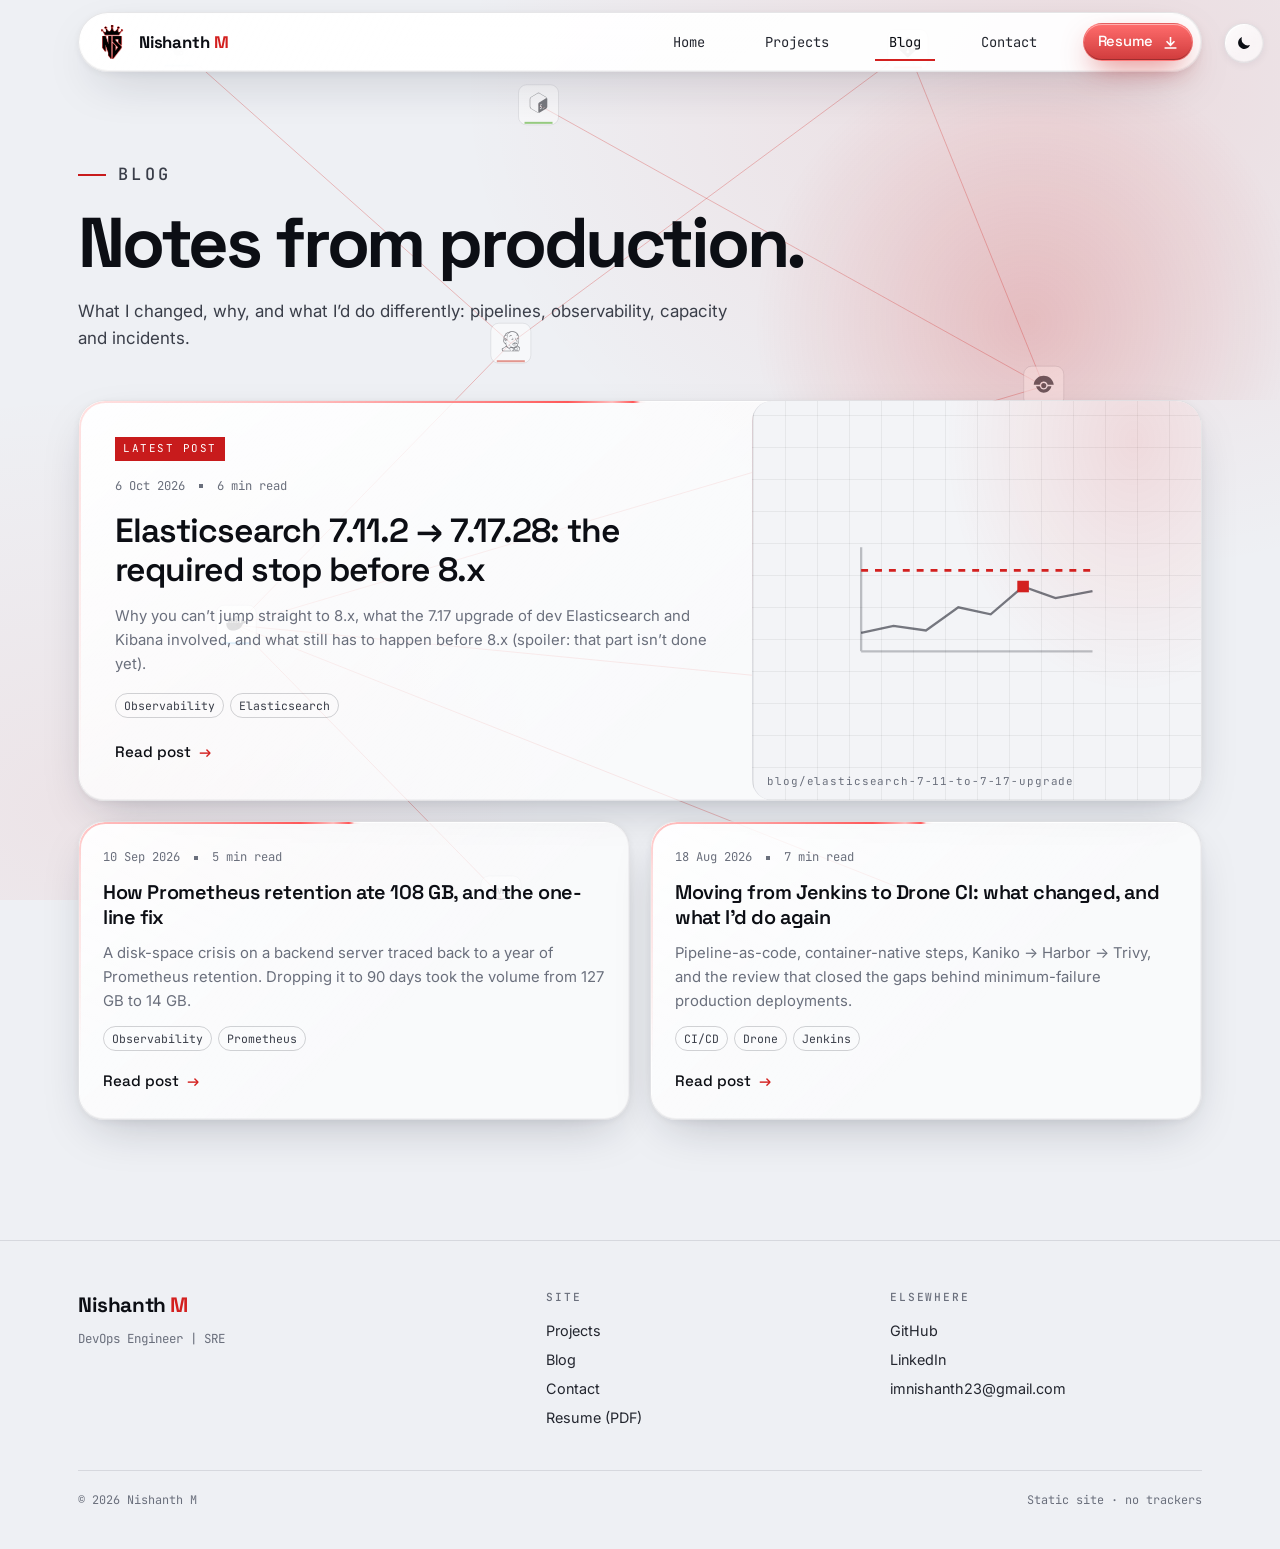
==== blog/index.html @ 1b17f1ce "Add blog (3 posts) with site styling; light-theme fixes for demo panels" ====
<!DOCTYPE html>
<html lang="en">
<head>
<meta charset="UTF-8">
<meta name="viewport" content="width=device-width, initial-scale=1.0, viewport-fit=cover">
<title>Blog — Nishanth M</title>
<meta name="description" content="Write-ups from production: CI/CD, observability, capacity and the lessons behind them, by Nishanth M.">
<meta name="author" content="Nishanth M">
<meta name="theme-color" content="#000000">
<meta name="color-scheme" content="dark">
<!-- Open Graph (absolute URLs: update SITE if you deploy elsewhere — see README) -->
<meta property="og:type" content="website">
<meta property="og:site_name" content="Nishanth M — DevOps / SRE">
<meta property="og:title" content="Blog — Nishanth M">
<meta property="og:description" content="Write-ups from production: CI/CD, observability, capacity and the lessons behind them, by Nishanth M.">
<meta property="og:url" content="https://mnishanth23.github.io/blog/">
<meta property="og:image" content="https://mnishanth23.github.io/logo.png">
<meta name="twitter:card" content="summary">
<link rel="icon" type="image/png" href="../favicon.png">
<link rel="apple-touch-icon" href="../logo.png">
<!-- Fonts: Space Grotesk (headings), Inter (body), JetBrains Mono (labels/code) -->
<link rel="preconnect" href="https://fonts.googleapis.com">
<link rel="preconnect" href="https://fonts.gstatic.com" crossorigin>
<link href="https://fonts.googleapis.com/css2?family=Space+Grotesk:wght@500;600;700&amp;family=Inter:wght@400;500;600&amp;family=JetBrains+Mono:wght@400;500&amp;display=swap" rel="stylesheet">
<link rel="stylesheet" href="assets/style.css">
<link rel="stylesheet" href="assets/site.css">
<!-- html.js gates the hidden state of scroll-reveal elements (no-JS shows everything).
     html.vt-nav = this page was entered via a view transition, so skip the fallback fade. -->
<script>try{var t=localStorage.getItem('theme');document.documentElement.setAttribute('data-theme',t?t:(matchMedia('(prefers-color-scheme: light)').matches?'light':'dark'))}catch(e){document.documentElement.setAttribute('data-theme','dark')}</script>
<script>document.documentElement.classList.add('js');addEventListener('pagereveal',function(e){if(e.viewTransition)document.documentElement.classList.add('vt-nav')});</script>
</head>
<body>
<a class="skip-link" href="#main">Skip to content</a>

<!-- ============ SITE HEADER (identical on every page; set aria-current on the active link) ============ -->
<header class="site-header">
  <nav class="wrap" aria-label="Primary">
    <a class="logo" href="../index.html" aria-label="Nishanth M — home">
      <img src="../logo.png" alt="" width="32" height="32">
      <span class="logo-text">Nishanth <span>M</span></span>
    </a>
    <ul class="nav-links" role="list">
        <li><a href="../index.html">Home</a></li>
        <li><a href="../index.html#projects">Projects</a></li>
        <li><a href="index.html" aria-current="page">Blog</a></li>
        <li><a href="../index.html#contact">Contact</a></li>
        <li><a class="btn btn-red btn-sm" href="../resume.pdf" download>Resume <svg viewBox="0 0 19 16" fill="none" aria-hidden="true"><path d="M9.5 1v10M4.5 6.5l5 5 5-5M2 15h15" stroke="currentColor" stroke-width="2"/></svg></a></li>
    </ul>
    <button class="nav-toggle" type="button" aria-expanded="false" aria-controls="menu" aria-label="Open menu">
      <span></span><span></span><span></span>
    </button>
  </nav>
</header>
<!-- Mobile menu overlay (outside the header on purpose — see css section 04) -->
<div class="menu" id="menu" aria-hidden="true">
  <ul role="list">
    <li style="--i:0"><a href="../index.html"><small>01</small>Home</a></li>
    <li style="--i:1"><a href="../index.html#projects"><small>02</small>Projects</a></li>
    <li style="--i:2"><a href="index.html" aria-current="page"><small>03</small>Blog</a></li>
    <li style="--i:3"><a href="../index.html#contact"><small>04</small>Contact</a></li>
  </ul>
  <div class="menu-foot">
    <a class="btn btn-red" href="../resume.pdf" download>Download resume <svg viewBox="0 0 19 16" fill="none" aria-hidden="true"><path d="M9.5 1v10M4.5 6.5l5 5 5-5M2 15h15" stroke="currentColor" stroke-width="2"/></svg></a>
    <span>imnishanth23@gmail.com</span>
  </div>
</div>

<main id="main">
  <section class="page-head">
    <div class="wrap">
      <p class="eyebrow">Blog</p>
      <h1>Notes from production.</h1>
      <p>What I changed, why, and what I&rsquo;d do differently: pipelines, observability, capacity and incidents.</p>
    </div>
  </section>

  <section class="wrap" aria-label="All posts">
    <!-- FEATURED (newest) post: move the newest post here when publishing -->
<!-- POST CARD: elasticsearch-7-11-to-7-17-upgrade  (title view-transition-name must match the post <h1>) -->
<article class="card post-card feature reveal" style="--d:0">
  <a class="card-link" href="../blog/elasticsearch-7-11-to-7-17-upgrade.html">
    <div class="card-body">
      <span class="feature-badge">Latest post</span>
      <p class="post-meta"><time datetime="2026-10-06">6 Oct 2026</time><span class="sep" aria-hidden="true"></span><span>6 min read</span></p>
      <h2 class="card-title" style="view-transition-name: post-elasticsearch-7-11-to-7-17-upgrade">Elasticsearch 7.11.2 → 7.17.28: the required stop before 8.x</h2>
      <p class="card-text">Why you can’t jump straight to 8.x, what the 7.17 upgrade of dev Elasticsearch and Kibana involved, and what still has to happen before 8.x (spoiler: that part isn’t done yet).</p>
      <ul class="tags" role="list"><li>Observability</li><li>Elasticsearch</li></ul>
      <span class="card-cta">Read post <span class="arr" aria-hidden="true">→</span></span>
    </div>
    <div class="card-media" aria-hidden="true">
      <svg viewBox="0 0 240 120" aria-hidden="true" focusable="false">
        <path class="g-line" opacity=".45" d="M20 104H220M20 104V14"/>
        <path class="g-hot" stroke-dasharray="6 6" d="M20 34H220"/>
        <polyline class="g-line" points="20,88 48,82 76,86 104,66 132,72 160,48 188,58 220,52"/>
        <rect class="g-fill" x="155" y="43" width="10" height="10"/>
      </svg>
      <span class="media-label">blog/elasticsearch-7-11-to-7-17-upgrade</span>
    </div>
  </a>
</article>

    <!-- REMAINING POSTS, newest first -->
    <div class="grid grid-2">
<!-- POST CARD: prometheus-retention-108gb  (title view-transition-name must match the post <h1>) -->
<article class="card post-card reveal" style="--d:0">
  <a class="card-link" href="../blog/prometheus-retention-108gb.html">
    <div class="card-body">
      <p class="post-meta"><time datetime="2026-09-10">10 Sep 2026</time><span class="sep" aria-hidden="true"></span><span>5 min read</span></p>
      <h2 class="card-title" style="view-transition-name: post-prometheus-retention-108gb">How Prometheus retention ate 108 GB, and the one-line fix</h2>
      <p class="card-text">A disk-space crisis on a backend server traced back to a year of Prometheus retention. Dropping it to 90 days took the volume from 127 GB to 14 GB.</p>
      <ul class="tags" role="list"><li>Observability</li><li>Prometheus</li></ul>
      <span class="card-cta">Read post <span class="arr" aria-hidden="true">→</span></span>
    </div>
  </a>
</article>
<!-- POST CARD: jenkins-to-drone-migration  (title view-transition-name must match the post <h1>) -->
<article class="card post-card reveal" style="--d:1">
  <a class="card-link" href="../blog/jenkins-to-drone-migration.html">
    <div class="card-body">
      <p class="post-meta"><time datetime="2026-08-18">18 Aug 2026</time><span class="sep" aria-hidden="true"></span><span>7 min read</span></p>
      <h2 class="card-title" style="view-transition-name: post-jenkins-to-drone-migration">Moving from Jenkins to Drone CI: what changed, and what I’d do again</h2>
      <p class="card-text">Pipeline-as-code, container-native steps, Kaniko → Harbor → Trivy, and the review that closed the gaps behind minimum-failure production deployments.</p>
      <ul class="tags" role="list"><li>CI/CD</li><li>Drone</li><li>Jenkins</li></ul>
      <span class="card-cta">Read post <span class="arr" aria-hidden="true">→</span></span>
    </div>
  </a>
</article>
    </div>
  </section>
</main>

<!-- ============ SITE FOOTER (identical on every page) ============ -->
<footer class="site-footer">
  <div class="wrap">
    <div class="foot-grid">
      <div>
        <p class="foot-name">Nishanth <span>M</span></p>
        <p class="foot-role">DevOps Engineer | SRE</p>
      </div>
      <div class="foot-col">
        <h2>Site</h2>
        <ul>
          <li><a href="../index.html#projects">Projects</a></li>
          <li><a href="index.html">Blog</a></li>
          <li><a href="../index.html#contact">Contact</a></li>
          <li><a href="../resume.pdf" download>Resume (PDF)</a></li>
        </ul>
      </div>
      <div class="foot-col">
        <h2>Elsewhere</h2>
        <ul>
          <li><a href="https://github.com/mnishanth23" rel="noopener">GitHub</a></li>
          <!-- REVIEW: LinkedIn URL not confirmed in latest resume -->
          <li><a href="https://linkedin.com/in/mnishanth23" rel="noopener">LinkedIn</a></li>
          <li><a href="mailto:imnishanth23@gmail.com">imnishanth23@gmail.com</a></li>
        </ul>
      </div>
    </div>
    <div class="foot-base">
      <span>&copy; 2026 Nishanth M</span>
      <span>Static site · no trackers</span>
    </div>
  </div>
</footer>
<script src="assets/main.js" defer></script>
<script src="assets/site.js"></script>
</body>
</html>
---- blog/assets/style.css ----
/* ==========================================================================
   Nishanth M — DevOps / SRE portfolio
   css/style.css  ·  single stylesheet for every page (no build step)

   CONTENTS
   00. Design tokens
   01. Reset & base
   02. Layout helpers (wrap, eyebrow, section heads, skip link, sr-only)
   03. Buttons & text links
   04. Site header, desktop nav, mobile menu overlay
   05. Home hero (masked headline, terminal line, canvas background)
   06. Stats strip
   07. Capability tiles
   08. Cards (project + post) and card media thumbnails
   09. Listing pages (page head, filter chips, featured post)
   10. Project detail (breadcrumb, hero, meta, tags, diagram figure, pager)
   11. Long-form prose (shared by project detail + blog posts)
   12. Blog post (progress bar, TOC layout, code blocks, callouts, refs, author)
   13. Contact section & form
   14. Footer
   15. 404
   16. Animations: view transitions, page fade, scroll reveal, hovers
   17. Reduced motion (turns every animation above off)
   18. Responsive breakpoints
   ========================================================================== */

/* 00. Design tokens ------------------------------------------------------ */
:root {
  --bg: #000;
  --panel: #0B0B0C;
  --panel-hi: #121214;
  --line: rgba(255, 255, 255, .09);
  --line-strong: rgba(255, 255, 255, .18);
  --text: #FFFFFF;
  --sub: #E6E6E6;
  --body: #BDBDC2;
  --muted: #8E8E94;
  --red: #C81B1C;          /* buttons, rules */
  --red-hover: #B01617;
  --red-hi: #FF3B3C;       /* accents, eyebrows */
  --ok: #2ED573;           /* "ok" / live states */
  --err: #FF6B6B;          /* form errors (AA on black) */
  --heading: 'Space Grotesk', 'Inter', system-ui, sans-serif;
  --sans: 'Inter', system-ui, -apple-system, 'Segoe UI', sans-serif;
  --mono: 'JetBrains Mono', ui-monospace, SFMono-Regular, Menlo, monospace;
  --expo: cubic-bezier(.16, 1, .3, 1);
  --header-h: 72px;
  --wrap: 1180px;
  --gutter: 28px;
}

/* 01. Reset & base ------------------------------------------------------- */
*, *::before, *::after { box-sizing: border-box; margin: 0; padding: 0; }
html { scroll-behavior: smooth; scroll-padding-top: calc(var(--header-h) + 24px); -webkit-text-size-adjust: 100%; background: var(--bg); }
body { background: var(--bg); color: var(--text); font-family: var(--sans); font-size: 1rem; line-height: 1.6; -webkit-font-smoothing: antialiased; text-rendering: optimizeLegibility; overflow-x: clip; min-height: 100vh; display: flex; flex-direction: column; }
main { flex: 1; display: block; }
img, svg, video { max-width: 100%; display: block; }
a { color: inherit; }
button, input, select, textarea { font: inherit; color: inherit; }
ul[role="list"], ol[role="list"] { list-style: none; }
::selection { background: var(--red); color: #fff; }

/* Visible keyboard focus everywhere: 2px white outline, sharp corners */
:focus-visible { outline: 2px solid #fff; outline-offset: 3px; }
:focus:not(:focus-visible) { outline: none; }

/* 02. Layout helpers ----------------------------------------------------- */
.wrap { max-width: var(--wrap); margin: 0 auto; padding: 0 var(--gutter); }
.red { color: var(--red-hi); }

.sr-only { position: absolute; width: 1px; height: 1px; padding: 0; margin: -1px; overflow: hidden; clip: rect(0, 0, 0, 0); white-space: nowrap; border: 0; }

/* Skip link: off-screen until focused */
.skip-link { position: fixed; left: 16px; top: -60px; z-index: 100; background: var(--red); color: #fff; padding: 10px 16px; font-family: var(--mono); font-size: .85rem; text-decoration: none; transition: top .2s ease; }
.skip-link:focus { top: 12px; }

/* Mono uppercase label with a short red rule before it */
.eyebrow { font-family: var(--mono); font-size: .76rem; font-weight: 500; color: var(--red-hi); letter-spacing: .2em; text-transform: uppercase; display: flex; align-items: center; gap: 12px; flex-wrap: wrap; }
.eyebrow::before { content: ''; width: 28px; height: 2px; background: var(--red); flex: none; }

section.block { padding-top: 110px; }
.section-head { display: flex; justify-content: space-between; align-items: flex-end; gap: 24px; flex-wrap: wrap; margin-bottom: 40px; }
.section-head > div { display: flex; flex-direction: column; gap: 14px; }
.section-head h2, .h2 { font-family: var(--heading); font-weight: 700; font-size: clamp(2rem, 4.4vw, 3rem); letter-spacing: -.035em; line-height: 1.05; }
.section-head p { color: var(--muted); max-width: 52ch; }

/* Generic tag list (tech, categories) */
.tags { display: flex; flex-wrap: wrap; gap: 6px; list-style: none; }
.tags li, .tag { font-family: var(--mono); font-size: .72rem; color: var(--body); border: 1px solid var(--line-strong); padding: 3px 8px; line-height: 1.5; }

/* 03. Buttons & links ---------------------------------------------------- */
.btn {
  display: inline-flex; align-items: center; justify-content: space-between;
  gap: 14px;
  padding: 15px 20px;
  min-width: 196px;
  font-family: var(--heading);
  font-weight: 500;
  font-size: 1.05rem;
  letter-spacing: -.02em;
  line-height: 1.2;
  text-decoration: none;
  border: 1px solid transparent;
  border-radius: 0;
  cursor: pointer;
  background: none;
  transition: background .2s ease, border-color .2s ease, color .2s ease;
}
.btn svg { width: 19px; height: 16px; flex: none; transition: transform .25s var(--expo); }
.btn-red { background: var(--red); color: #fff; }
.btn-line { color: var(--text); border-color: var(--line-strong); }
.btn-sm { min-width: 0; padding: 9px 14px; font-size: .92rem; gap: 10px; }
.btn-sm svg { width: 15px; height: 13px; }

/* Inline "text + red arrow" link */
.link-arrow { font-family: var(--heading); font-weight: 500; font-size: .98rem; color: var(--text); text-decoration: none; display: inline-flex; align-items: center; gap: 8px; }
.link-arrow .arr, .card-cta .arr { color: var(--red-hi); display: inline-block; transition: transform .25s var(--expo); }

/* 04. Header & navigation ------------------------------------------------ */
.site-header {
  position: sticky; top: 0; z-index: 40;
  background: rgba(0, 0, 0, .78);
  -webkit-backdrop-filter: blur(14px);
  backdrop-filter: blur(14px);
  border-bottom: 1px solid var(--line);
  view-transition-name: site-header; /* stays put during page transitions */
}
.site-header nav { display: flex; justify-content: space-between; align-items: center; height: var(--header-h); gap: 20px; }
.logo { display: flex; align-items: center; gap: 10px; font-family: var(--heading); font-weight: 700; font-size: 1.05rem; letter-spacing: -.01em; color: var(--text); text-decoration: none; white-space: nowrap; }
.logo img { width: 32px; height: 32px; object-fit: contain; }
.logo-text span { color: var(--red-hi); }

.nav-links { display: flex; align-items: center; gap: 32px; list-style: none; }
.nav-links a:not(.btn) { position: relative; font-family: var(--mono); font-size: .86rem; color: var(--sub); text-decoration: none; padding: 6px 0; transition: color .2s ease; }
/* Current page: red underline (also used for hover) */
.nav-links a:not(.btn)::after { content: ''; position: absolute; left: 0; right: 0; bottom: -2px; height: 2px; background: var(--red-hi); transform: scaleX(0); transform-origin: left; transition: transform .35s var(--expo); }
.nav-links a[aria-current="page"] { color: var(--text); }
.nav-links a[aria-current="page"]::after { transform: scaleX(1); }

.nav-toggle { display: none; position: relative; z-index: 60; flex-direction: column; justify-content: center; align-items: flex-start; gap: 6px; width: 44px; height: 44px; padding: 0 8px; background: none; border: 0; cursor: pointer; }
.nav-toggle span { display: block; width: 26px; height: 2px; background: var(--text); transition: transform .25s ease, opacity .2s ease, width .25s ease; }
.nav-toggle span:nth-child(3) { width: 14px; }
.nav-toggle[aria-expanded="true"] span:nth-child(1) { transform: translateY(8px) rotate(45deg); }
.nav-toggle[aria-expanded="true"] span:nth-child(2) { opacity: 0; }
.nav-toggle[aria-expanded="true"] span:nth-child(3) { width: 26px; transform: translateY(-8px) rotate(-45deg); }

/* Mobile full-screen menu. Lives OUTSIDE the header (the header's
   backdrop-filter would otherwise become the containing block). */
.menu { position: fixed; inset: 0; z-index: 50; background: #000; padding: calc(var(--header-h) + 32px) var(--gutter) 40px; display: flex; flex-direction: column; justify-content: space-between; opacity: 0; visibility: hidden; transition: opacity .3s ease, visibility 0s linear .3s; }
.menu::before { /* subtle red glow */
  content: ''; position: absolute; right: -30%; bottom: -10%; width: 90vw; height: 90vw;
  background: radial-gradient(closest-side, rgba(200, 27, 28, .22), transparent 75%);
  pointer-events: none;
}
.menu.open { opacity: 1; visibility: visible; transition: opacity .3s ease; }
.menu ul { list-style: none; display: flex; flex-direction: column; gap: 4px; position: relative; }
.menu a:not(.btn) { display: flex; align-items: baseline; gap: 16px; font-family: var(--heading); font-weight: 700; font-size: clamp(2.2rem, 10vw, 3.4rem); letter-spacing: -.04em; line-height: 1.15; color: var(--text); text-decoration: none; padding: 6px 0; }
.menu a:not(.btn) small { font-family: var(--mono); font-size: .8rem; font-weight: 400; color: var(--muted); letter-spacing: .1em; }
.menu a[aria-current="page"] { color: var(--red-hi); }
/* Menu links slide up one after another when the menu opens (animation 4b) */
.menu li { transform: translateY(18px); opacity: 0; transition: transform .5s var(--expo), opacity .4s ease; transition-delay: calc(var(--i, 0) * 50ms); }
.menu.open li { transform: none; opacity: 1; }
.menu-foot { position: relative; display: flex; flex-direction: column; gap: 18px; font-family: var(--mono); font-size: .8rem; color: var(--muted); }
html.menu-open { overflow: hidden; }
html.menu-open .site-header { z-index: 60; background: #000; border-bottom-color: transparent; } /* keep logo + close button above the overlay */

/* 05. Home hero ---------------------------------------------------------- */
.hero { position: relative; isolation: isolate; overflow: hidden; min-height: calc(100svh - var(--header-h)); display: flex; flex-direction: column; justify-content: center; padding: 72px 0 56px; }
.hero::before { /* red radial glow */
  content: ''; position: absolute; z-index: -1; right: -12%; top: 4%;
  width: 70vw; height: 70vw; max-width: 900px; max-height: 900px;
  background: radial-gradient(closest-side, rgba(200, 27, 28, .26), rgba(200, 27, 28, .05) 55%, transparent 75%);
  pointer-events: none;
}
.hero > .wrap { width: 100%; }
.hero-net { /* canvas node network, drawn by js (section 5) */
  position: absolute; inset: 0; z-index: -2; width: 100%; height: 100%;
  -webkit-mask-image: linear-gradient(180deg, #000 50%, transparent 100%);
  mask-image: linear-gradient(180deg, #000 50%, transparent 100%);
  opacity: .9;
}
.hero .eyebrow { margin-bottom: 26px; }
.hero-title { font-family: var(--heading); font-weight: 700; font-size: clamp(2.6rem, 6.4vw, 5.4rem); line-height: 1.02; letter-spacing: -.045em; max-width: 15ch; margin-bottom: 26px; }
/* Masked lines: each .ln clips its inner span, which rises in (animation 3a) */
.hero-title .ln { display: block; overflow: hidden; padding-bottom: .06em; margin-bottom: -.06em; }
.hero-title .ln > span { display: inline-block; }

/* Terminal-style typing line (animation 3b; text typed by js) */
.term { font-family: var(--mono); font-size: .95rem; color: var(--muted); display: flex; align-items: center; gap: 10px; flex-wrap: wrap; margin-bottom: 22px; min-height: 1.6em; }
.term .ps { color: var(--red-hi); }
.term .typed { color: var(--text); }
.term .cursor { display: inline-block; width: .6em; height: 1.1em; background: var(--red-hi); vertical-align: -2px; animation: blink 1s step-start infinite; }
@keyframes blink { 50% { opacity: 0; } }

.hero-sub { font-size: 1.1rem; color: var(--body); max-width: 60ch; margin-bottom: 34px; line-height: 1.65; }
.hero-actions { display: flex; flex-wrap: wrap; gap: 12px; margin-bottom: 34px; }
.status { display: inline-flex; align-items: center; gap: 10px; font-family: var(--mono); font-size: .84rem; color: var(--sub); }
.dot { width: 8px; height: 8px; background: var(--ok); flex: none; animation: pulse 2s infinite; }
@keyframes pulse {
  0% { box-shadow: 0 0 0 0 rgba(46, 213, 115, .55); }
  70% { box-shadow: 0 0 0 8px rgba(46, 213, 115, 0); }
  100% { box-shadow: 0 0 0 0 rgba(46, 213, 115, 0); }
}

/* 06. Stats strip -------------------------------------------------------- */
.stats { display: grid; grid-template-columns: repeat(4, 1fr); border: 1px solid var(--line); background: var(--panel); }
.stat { padding: 26px 26px 24px; position: relative; }
.stat + .stat { border-left: 1px solid var(--line); }
.stat .num { font-family: var(--mono); font-weight: 500; font-size: clamp(1.4rem, 2.4vw, 1.8rem); letter-spacing: -.03em; line-height: 1.2; white-space: nowrap; }
.stat .num .u { color: var(--red-hi); font-size: .62em; letter-spacing: -.01em; }
.stat .label { font-family: var(--heading); font-size: .98rem; letter-spacing: -.015em; color: var(--muted); margin-top: 8px; line-height: 1.35; max-width: 24ch; }

/* 07. Capability tiles --------------------------------------------------- */
.caps { display: grid; grid-template-columns: repeat(3, 1fr); gap: 1px; background: var(--line); border: 1px solid var(--line); list-style: none; }
.cap { background: var(--panel); padding: 28px 26px 26px; position: relative; display: flex; flex-direction: column; gap: 12px; }
.cap-head { display: flex; justify-content: space-between; align-items: center; gap: 12px; }
.cap-k { font-family: var(--mono); font-size: .72rem; color: var(--muted); letter-spacing: .14em; text-transform: uppercase; }
.cap h3 { font-family: var(--heading); font-weight: 600; font-size: 1.22rem; letter-spacing: -.02em; line-height: 1.25; }
.cap p { color: var(--muted); font-size: .93rem; }
.cap .tags { margin-top: auto; padding-top: 6px; }
.cap svg { width: 22px; height: 22px; color: var(--red-hi); }

/* 07b. Career path (home) — 4 steps on a hairline, no dates ------------- */
.path { list-style: none; display: grid; grid-template-columns: repeat(4, 1fr); border: 1px solid var(--line); background: var(--panel); }
.path li { position: relative; padding: 26px 24px; display: flex; flex-direction: column; gap: 10px; align-items: flex-start; }
.path li + li { border-left: 1px solid var(--line); }
.path li::after { content: ''; position: absolute; left: 24px; right: 24px; top: 0; height: 2px; background: var(--line-strong); }
.path li.now::after { background: var(--red-hi); }
.path-k { font-family: var(--mono); font-size: .72rem; color: var(--red-hi); letter-spacing: .14em; }
.path-t { font-family: var(--heading); font-weight: 600; font-size: 1.15rem; letter-spacing: -.02em; line-height: 1.25; }
.edu { margin-top: 18px; font-size: .92rem; color: var(--muted); }
.edu strong { color: var(--sub); font-weight: 600; }

/* 08. Cards -------------------------------------------------------------- */
.grid { display: grid; gap: 20px; grid-template-columns: repeat(3, 1fr); list-style: none; }
.grid-2 { grid-template-columns: repeat(2, 1fr); }

.card { position: relative; background: var(--panel); border: 1px solid var(--line); display: flex; flex-direction: column; transition: transform .35s var(--expo), border-color .25s ease, background .25s ease; }
.card::before { /* red top rule, scales in on hover/focus (animation 5) */
  content: ''; position: absolute; z-index: 2; top: -1px; left: -1px; right: -1px; height: 2px;
  background: var(--red-hi); transform: scaleX(0); transform-origin: left;
  transition: transform .45s var(--expo);
}
.card-link { display: flex; flex-direction: column; flex: 1; color: inherit; text-decoration: none; }
.card-link:focus-visible { outline-offset: -2px; }
.card-body { display: flex; flex-direction: column; gap: 12px; padding: 24px 24px 26px; flex: 1; }
.card-kicker { font-family: var(--mono); font-size: .72rem; color: var(--red-hi); letter-spacing: .16em; text-transform: uppercase; display: flex; gap: 10px; flex-wrap: wrap; }
.card-kicker .m { color: var(--muted); letter-spacing: .06em; }
.card-title { font-family: var(--heading); font-weight: 600; font-size: 1.24rem; letter-spacing: -.02em; line-height: 1.28; color: var(--text); }
.card-text { color: var(--muted); font-size: .93rem; flex: 1; }
.card-cta { font-family: var(--heading); font-weight: 500; font-size: .95rem; display: inline-flex; align-items: center; gap: 8px; margin-top: 6px; }

/* Card media thumbnail: framed SVG glyph on a hairline grid.
   The SAME markup is used (larger) as the hero banner on detail pages so
   view transitions can morph one into the other. */
.card-media {
  position: relative; overflow: hidden;
  aspect-ratio: 16 / 8;
  border-bottom: 1px solid var(--line);
  background:
    radial-gradient(60% 90% at 85% 10%, rgba(200, 27, 28, .20), transparent 70%),
    repeating-linear-gradient(90deg, rgba(255, 255, 255, .045) 0 1px, transparent 1px 32px),
    repeating-linear-gradient(0deg, rgba(255, 255, 255, .045) 0 1px, transparent 1px 32px),
    #070708;
  display: grid; place-items: center;
}
.card-media svg { width: 62%; height: auto; max-height: 76%; overflow: visible; }
.card-media .media-label { position: absolute; left: 14px; bottom: 10px; font-family: var(--mono); font-size: .68rem; color: var(--muted); letter-spacing: .08em; }
.card-media .media-tag { position: absolute; right: 14px; top: 10px; font-family: var(--mono); font-size: .66rem; color: var(--red-hi); letter-spacing: .14em; text-transform: uppercase; }
/* Glyph drawing primitives (shared by all thumbnails) */
.g-line { fill: none; stroke: rgba(255, 255, 255, .55); stroke-width: 2; }
.g-box { fill: #0B0B0C; stroke: rgba(255, 255, 255, .6); stroke-width: 2; }
.g-hot { fill: none; stroke: var(--red-hi); stroke-width: 2.5; }
.g-fill { fill: var(--red-hi); }
.g-txt { font-family: var(--mono); font-size: 13px; fill: var(--body); }

/* Status badges on cards / heroes: <span class="badge badge--progress">Learning project · in progress</span>
   Variants: --progress (pulsing red), --private (muted), --academic, --public (green) */
.badge { display: inline-flex; align-items: center; gap: 7px; font-family: var(--mono); font-size: .66rem; letter-spacing: .12em; text-transform: uppercase; padding: 3px 8px; border: 1px solid var(--line-strong); color: var(--body); line-height: 1.5; white-space: nowrap; }
.badge::before { content: ''; width: 6px; height: 6px; background: var(--muted); flex: none; }
.badge--progress { border-color: rgba(255, 59, 60, .55); color: #fff; }
.badge--progress::before { background: var(--red-hi); animation: pulse-red 1.8s infinite; }
.badge--public::before { background: var(--ok); }
.badge--academic::before { background: #fff; }
.card-media .badge { position: absolute; left: 14px; top: 10px; background: rgba(0, 0, 0, .7); }
@keyframes pulse-red { 50% { opacity: .25; } }

/* Post cards have no media; a mono meta line instead */
.post-card .card-body { padding-top: 26px; }
.post-meta { font-family: var(--mono); font-size: .76rem; color: var(--muted); display: flex; gap: 8px 14px; flex-wrap: wrap; align-items: center; }
.post-meta .sep { width: 4px; height: 4px; background: var(--muted); }

/* 09. Listing pages ------------------------------------------------------ */
.page-head { position: relative; isolation: isolate; padding: 88px 0 48px; overflow: hidden; }
.page-head::before { content: ''; position: absolute; z-index: -1; right: -10%; top: -40%; width: 60vw; height: 60vw; max-width: 760px; max-height: 760px; background: radial-gradient(closest-side, rgba(200, 27, 28, .2), transparent 72%); pointer-events: none; }
.page-head h1 { font-family: var(--heading); font-weight: 700; font-size: clamp(2.5rem, 6vw, 4.4rem); letter-spacing: -.045em; line-height: 1.02; margin: 20px 0 18px; }
.page-head p { color: var(--body); max-width: 62ch; font-size: 1.06rem; }

/* Filter chips (rectangles, not pills) */
.filters { display: flex; flex-wrap: wrap; gap: 8px; align-items: center; margin-bottom: 14px; }
.chip { font-family: var(--mono); font-size: .8rem; letter-spacing: .04em; padding: 9px 14px; background: transparent; color: var(--sub); border: 1px solid var(--line-strong); border-radius: 0; cursor: pointer; display: inline-flex; gap: 8px; align-items: center; transition: background .2s ease, border-color .2s ease, color .2s ease; }
.chip .n { color: var(--muted); font-size: .72rem; }
.chip[aria-pressed="true"] { background: var(--red); border-color: var(--red); color: #fff; }
.chip[aria-pressed="true"] .n { color: rgba(255, 255, 255, .75); }
.result-count { font-family: var(--mono); font-size: .78rem; color: var(--muted); margin-bottom: 26px; min-height: 1.4em; }
.proj-grid .card[hidden] { display: none; }

/* Featured (top) post on the blog index */
.feature { display: grid; grid-template-columns: 1.2fr .8fr; margin-bottom: 20px; }
.feature .card-link { display: grid; grid-template-columns: inherit; grid-column: 1 / -1; }
.feature .card-body { padding: 36px; gap: 16px; }
.feature .card-title { font-size: clamp(1.5rem, 2.8vw, 2.1rem); letter-spacing: -.03em; line-height: 1.15; }
.feature .card-media { aspect-ratio: auto; border-bottom: 0; border-left: 1px solid var(--line); min-height: 260px; }
.feature-badge { font-family: var(--mono); font-size: .68rem; letter-spacing: .14em; text-transform: uppercase; color: #fff; background: var(--red); padding: 3px 8px; align-self: flex-start; }

/* 10. Project detail ----------------------------------------------------- */
.crumbs { font-family: var(--mono); font-size: .78rem; color: var(--muted); padding-top: 32px; }
.crumbs ol { list-style: none; display: flex; flex-wrap: wrap; gap: 8px; align-items: center; }
.crumbs li + li::before { content: '/'; color: var(--line-strong); margin-right: 8px; }
.crumbs a { color: var(--body); text-decoration: none; }
.crumbs [aria-current] { color: var(--text); }

.proj-hero { padding: 40px 0 0; }
.proj-hero h1 { font-family: var(--heading); font-weight: 700; font-size: clamp(2.3rem, 5.4vw, 4rem); letter-spacing: -.045em; line-height: 1.04; margin: 18px 0 20px; max-width: 20ch; }
.proj-summary { font-size: 1.12rem; color: var(--body); max-width: 68ch; line-height: 1.65; }
.proj-banner { margin-top: 40px; border: 1px solid var(--line); }
.proj-banner.card-media { aspect-ratio: 16 / 5; border-bottom: 1px solid var(--line); }
.proj-banner.card-media svg { width: 44%; }

/* Meta row: Role / Company / Period / Status */
.meta-row { display: grid; grid-template-columns: repeat(4, 1fr); border: 1px solid var(--line); border-top: 0; margin: 0; }
.meta-row > div { padding: 18px 22px; }
.meta-row > div + div { border-left: 1px solid var(--line); }
.meta-row dt { font-family: var(--mono); font-size: .68rem; letter-spacing: .16em; text-transform: uppercase; color: var(--muted); margin-bottom: 6px; }
.meta-row dd { font-family: var(--heading); font-size: 1rem; letter-spacing: -.01em; color: var(--sub); }
.meta-row a { color: var(--text); text-decoration-color: var(--red-hi); text-underline-offset: 3px; }
.status-chip { display: inline-flex; align-items: center; gap: 8px; }
.status-chip::before { content: ''; width: 7px; height: 7px; background: var(--muted); }
.status-chip.public::before { background: var(--ok); }

.detail-section { padding-top: 72px; }
.detail-section > .eyebrow { margin-bottom: 18px; }
.tech-list .tags li { font-size: .8rem; padding: 6px 12px; }

/* Diagram figure. Swap the inline <svg> for <img>/<video> when real media
   exists (see assets/screens/README.md); the frame styles stay the same. */
.diagram { border: 1px solid var(--line); background: #050506; margin: 0; }
.diagram-frame { position: relative; padding: clamp(14px, 3vw, 36px); background:
  radial-gradient(50% 70% at 90% 0%, rgba(200, 27, 28, .14), transparent 70%),
  repeating-linear-gradient(90deg, rgba(255, 255, 255, .03) 0 1px, transparent 1px 40px),
  repeating-linear-gradient(0deg, rgba(255, 255, 255, .03) 0 1px, transparent 1px 40px); }
.diagram-frame img, .diagram-frame video { width: 100%; height: auto; border: 1px solid var(--line); }
.diagram figcaption { display: flex; justify-content: space-between; gap: 12px; flex-wrap: wrap; border-top: 1px solid var(--line); padding: 12px 18px; font-family: var(--mono); font-size: .74rem; color: var(--muted); letter-spacing: .04em; }
.diagram figcaption strong { color: var(--sub); font-weight: 500; }
.diagram-svg { width: 100%; height: auto; }
.diagram-svg--tall { display: none; max-width: 420px; margin: 0 auto; }
/* SVG diagram vocabulary — reuse these classes in every diagram */
.d-box { fill: #0B0B0C; stroke: rgba(255, 255, 255, .28); stroke-width: 1.5; }
.d-box--accent { stroke: var(--red-hi); stroke-width: 2; }
.d-box--ok { stroke: var(--ok); stroke-width: 2; }
.d-box--ghost { fill: none; stroke: rgba(255, 255, 255, .14); stroke-dasharray: 4 5; }
.d-label { font-family: var(--heading); font-size: 17px; font-weight: 600; fill: #fff; letter-spacing: -.01em; }
.d-sub { font-family: var(--mono); font-size: 11.5px; fill: var(--muted); letter-spacing: .02em; }
.d-tag { font-family: var(--mono); font-size: 10.5px; fill: var(--red-hi); letter-spacing: .16em; }
.d-num { font-family: var(--mono); font-size: 11px; fill: var(--red-hi); }
.d-arrow { fill: none; stroke: rgba(255, 255, 255, .45); stroke-width: 1.5; }
.d-arrow--accent { stroke: var(--red-hi); }
.d-dash { fill: none; stroke: rgba(255, 255, 255, .35); stroke-width: 1.5; stroke-dasharray: 5 6; }
.d-head { fill: rgba(255, 255, 255, .6); }
.d-head--accent { fill: var(--red-hi); }
.d-ok { fill: var(--ok); }
/* Animated "flow" along a connector: dashes travel left→right (animation 8) */
.d-flow { fill: none; stroke: var(--red-hi); stroke-width: 2; stroke-dasharray: 2 14; animation: flow 1.6s linear infinite; }
@keyframes flow { to { stroke-dashoffset: -32; } }

/* Links block + prev/next pager */
.link-block { list-style: none; border-top: 1px solid var(--line); }
.link-block li { display: flex; gap: 18px; align-items: baseline; flex-wrap: wrap; padding: 16px 0; border-bottom: 1px solid var(--line); }
.link-block .k { font-family: var(--mono); font-size: .7rem; letter-spacing: .14em; text-transform: uppercase; color: var(--muted); width: 120px; flex: none; }
.link-block a { color: var(--text); text-decoration-color: var(--red-hi); text-underline-offset: 4px; overflow-wrap: anywhere; }
.pager { display: grid; grid-template-columns: 1fr 1fr; gap: 20px; margin-top: 88px; }
.pager a { display: flex; flex-direction: column; gap: 8px; padding: 24px; border: 1px solid var(--line); background: var(--panel); text-decoration: none; position: relative; transition: border-color .25s ease, background .25s ease; }
.pager a.next { text-align: right; align-items: flex-end; }
.pager .k { font-family: var(--mono); font-size: .72rem; letter-spacing: .14em; text-transform: uppercase; color: var(--muted); }
.pager .t { font-family: var(--heading); font-weight: 600; font-size: 1.12rem; letter-spacing: -.02em; line-height: 1.3; }
.pager .arr { color: var(--red-hi); display: inline-block; transition: transform .25s var(--expo); }

/* 11. Long-form prose ---------------------------------------------------- */
.prose { max-width: 70ch; color: var(--body); font-size: 1.05rem; line-height: 1.75; }
.prose > * + * { margin-top: 1.1em; }
.prose h2 { font-family: var(--heading); font-weight: 700; color: var(--text); font-size: clamp(1.55rem, 3vw, 2rem); letter-spacing: -.03em; line-height: 1.15; margin-top: 2.2em; }
.prose h3 { font-family: var(--heading); font-weight: 600; color: var(--text); font-size: 1.25rem; letter-spacing: -.02em; line-height: 1.3; margin-top: 1.8em; }
.prose h2 + *, .prose h3 + * { margin-top: .7em; }
.prose strong { color: var(--sub); font-weight: 600; }
.prose a { color: var(--text); text-decoration: underline; text-decoration-color: var(--red-hi); text-decoration-thickness: 1px; text-underline-offset: 3px; }
.prose ul, .prose ol { padding-left: 0; list-style: none; display: flex; flex-direction: column; gap: .5em; }
.prose ul > li { position: relative; padding-left: 22px; }
.prose ul > li::before { content: ''; position: absolute; left: 2px; top: .78em; width: 9px; height: 2px; background: var(--red-hi); }
.prose ol { counter-reset: n; }
.prose ol > li { position: relative; padding-left: 36px; counter-increment: n; }
.prose ol > li::before { content: counter(n, decimal-leading-zero); position: absolute; left: 0; top: .2em; font-family: var(--mono); font-size: .8em; color: var(--red-hi); }
.prose blockquote { border-left: 2px solid var(--red); padding: 4px 0 4px 22px; font-family: var(--heading); font-size: 1.3rem; line-height: 1.45; letter-spacing: -.02em; color: var(--text); }
.prose hr { border: 0; height: 1px; background: var(--line); margin: 2.4em 0; }
.prose :not(pre) > code { font-family: var(--mono); font-size: .86em; color: var(--sub); background: #141416; border: 1px solid var(--line); padding: 1px 6px; }
.prose sup { line-height: 0; }
.prose sup a { text-decoration: none; font-family: var(--mono); font-size: .75em; color: var(--red-hi); padding: 0 1px; }
.prose .lead { font-size: 1.2rem; line-height: 1.6; color: var(--sub); }

/* Callout box: <aside class="callout"> (variants: .callout--ok, .callout--warn) */
.callout { border: 1px solid var(--line); border-left: 2px solid var(--red-hi); background: var(--panel); padding: 18px 22px; font-size: .98rem; }
.callout-k { display: block; font-family: var(--mono); font-size: .7rem; letter-spacing: .16em; text-transform: uppercase; color: var(--red-hi); margin-bottom: 6px; }
.callout--ok { border-left-color: var(--ok); }
.callout--ok .callout-k { color: var(--ok); }
.callout > p + p { margin-top: .6em; }

/* Results list: big check rows */
.results { list-style: none; border-top: 1px solid var(--line); max-width: 70ch; }
.results li { display: grid; grid-template-columns: 28px 1fr; gap: 14px; padding: 18px 0; border-bottom: 1px solid var(--line); color: var(--body); }
.results li::before { content: ''; width: 14px; height: 8px; margin-top: 8px; border-left: 2px solid var(--ok); border-bottom: 2px solid var(--ok); transform: rotate(-45deg); }
.results strong { color: var(--text); font-weight: 600; }

/* 12. Blog post ---------------------------------------------------------- */
/* Reading progress: thin red line pinned under the sticky header (animation 6a) */
.progress { position: fixed; left: 0; right: 0; top: var(--header-h); height: 2px; z-index: 41; pointer-events: none; }
.progress span { display: block; height: 100%; background: var(--red-hi); transform: scaleX(0); transform-origin: left; will-change: transform; }

.post-head { padding: 40px 0 44px; border-bottom: 1px solid var(--line); position: relative; isolation: isolate; }
.post-head::before { content: ''; position: absolute; z-index: -1; left: -20%; top: -60%; width: 70vw; height: 70vw; max-width: 820px; max-height: 820px; background: radial-gradient(closest-side, rgba(200, 27, 28, .16), transparent 72%); pointer-events: none; }
.post-head h1 { font-family: var(--heading); font-weight: 700; font-size: clamp(2.1rem, 5vw, 3.6rem); letter-spacing: -.04em; line-height: 1.06; margin: 18px 0 22px; max-width: 22ch; }
.post-head .post-meta { font-size: .8rem; }
.byline { display: flex; align-items: center; gap: 12px; margin-top: 22px; font-size: .92rem; color: var(--body); }
.byline img { width: 36px; height: 36px; border: 1px solid var(--line-strong); padding: 3px; background: var(--panel); }
.byline strong { color: var(--text); font-weight: 600; }

.post-layout { display: grid; grid-template-columns: minmax(0, 1fr) 240px; gap: 64px; padding-top: 52px; align-items: start; }
.toc { position: sticky; top: calc(var(--header-h) + 32px); font-size: .86rem; border-left: 1px solid var(--line); padding-left: 18px; }
.toc .k { font-family: var(--mono); font-size: .7rem; letter-spacing: .16em; text-transform: uppercase; color: var(--muted); margin-bottom: 12px; display: block; }
.toc ol { list-style: none; display: flex; flex-direction: column; gap: 2px; }
.toc a { position: relative; display: block; padding: 5px 0; color: var(--muted); text-decoration: none; line-height: 1.4; transition: color .2s ease; }
.toc a::before { content: ''; position: absolute; left: -19px; top: 0; bottom: 0; width: 2px; background: var(--red-hi); transform: scaleY(0); transition: transform .3s var(--expo); }
.toc a.active { color: var(--text); }
.toc a.active::before { transform: scaleY(1); }

/* Code block: <figure class="code"><figcaption class="code-head">…</figcaption><pre><code>…</code></pre></figure>
   main.js injects the Copy button into .code-head. */
.code { border: 1px solid var(--line-strong); background: #070708; margin-left: 0; margin-right: 0; }
.code-head { display: flex; justify-content: space-between; align-items: center; gap: 12px; padding: 8px 8px 8px 16px; border-bottom: 1px solid var(--line); font-family: var(--mono); font-size: .72rem; color: var(--muted); letter-spacing: .04em; }
.code-head .label::before { content: '■ '; color: var(--red-hi); }
.code pre { overflow-x: auto; padding: 18px 18px 20px; font-family: var(--mono); font-size: .84rem; line-height: 1.7; color: var(--sub); tab-size: 2; }
.code code { font-family: inherit; }
.code .c { color: #6E6E75; font-style: italic; }   /* comment */
.code .k { color: var(--red-hi); }                  /* key / keyword */
.code .s { color: #9FE2BF; }                        /* string / value */
.copy-btn { font-family: var(--mono); font-size: .72rem; background: none; border: 1px solid var(--line-strong); color: var(--sub); padding: 4px 10px; cursor: pointer; transition: border-color .2s ease, color .2s ease; }
.copy-btn.done { border-color: var(--ok); color: var(--ok); }

/* References: numbered external links */
.prose .refs { counter-reset: r; gap: 0; border-top: 1px solid var(--line); }
.prose .refs li { counter-increment: r; padding-left: 0; display: grid; grid-template-columns: 40px 1fr; gap: 6px; padding: 14px 0; border-bottom: 1px solid var(--line); font-size: .95rem; }
.prose .refs li::before { position: static; content: '[' counter(r) ']'; font-family: var(--mono); font-size: .8rem; color: var(--red-hi); padding-top: 2px; }
.refs a { color: var(--text); text-decoration-color: var(--red-hi); text-underline-offset: 3px; }
.refs .src { display: block; font-family: var(--mono); font-size: .74rem; color: var(--muted); overflow-wrap: anywhere; }

/* Author box */
.author { display: grid; grid-template-columns: 64px 1fr; gap: 20px; padding: 26px; border: 1px solid var(--line); background: var(--panel); margin-top: 56px; max-width: 70ch; }
.author img { width: 64px; height: 64px; border: 1px solid var(--line-strong); padding: 6px; background: #000; }
.author h2 { font-family: var(--heading); font-size: 1.15rem; letter-spacing: -.02em; margin-bottom: 4px; }
.author p { color: var(--muted); font-size: .94rem; }
.author .links { display: flex; gap: 18px; margin-top: 10px; flex-wrap: wrap; }

/* CTA band at the end of posts/projects */
.cta-band { position: relative; margin-top: 88px; padding: 48px; border: 1px solid var(--line); overflow: hidden; display: flex; justify-content: space-between; align-items: center; gap: 28px; flex-wrap: wrap;
  background: radial-gradient(520px 300px at 0% 0%, rgba(200, 27, 28, .22), transparent 70%), var(--panel); }
.cta-band::before { content: ''; position: absolute; top: 0; left: 0; right: 0; height: 2px; background: var(--red); }
.cta-band h2 { font-family: var(--heading); font-weight: 700; font-size: clamp(1.6rem, 3.4vw, 2.3rem); letter-spacing: -.035em; line-height: 1.1; max-width: 22ch; }
.cta-band p { color: var(--body); margin-top: 10px; max-width: 48ch; }

/* 13. Contact & form ----------------------------------------------------- */
.contact { position: relative; display: grid; grid-template-columns: .9fr 1.1fr; border: 1px solid var(--line); overflow: hidden;
  background: radial-gradient(600px 340px at 0% 0%, rgba(200, 27, 28, .2), transparent 70%), var(--panel); }
.contact::before { content: ''; position: absolute; top: 0; left: 0; right: 0; height: 2px; background: var(--red); }
.contact-info { padding: 52px 44px; border-right: 1px solid var(--line); }
.contact-info h2 { margin: 18px 0 16px; }
.contact-info > p { color: var(--body); max-width: 40ch; margin-bottom: 30px; }
.direct { list-style: none; border-top: 1px solid var(--line); }
.direct li { display: flex; gap: 14px; align-items: baseline; padding: 14px 2px; border-bottom: 1px solid var(--line); font-size: .95rem; }
.direct .k { font-family: var(--mono); font-size: .68rem; color: var(--muted); text-transform: uppercase; letter-spacing: .14em; width: 78px; flex: none; }
.direct a { color: var(--text); text-decoration: none; overflow-wrap: anywhere; }
.direct a:hover { text-decoration: underline; text-decoration-color: var(--red-hi); text-underline-offset: 3px; }

.form { padding: 52px 44px; display: grid; grid-template-columns: 1fr 1fr; gap: 20px 18px; align-content: start; }
.field { display: flex; flex-direction: column; gap: 8px; }
.field--full { grid-column: 1 / -1; }
.field label { font-family: var(--mono); font-size: .72rem; letter-spacing: .14em; text-transform: uppercase; color: var(--sub); }
.field label .opt { color: var(--muted); letter-spacing: .06em; text-transform: none; }
.field input, .field select, .field textarea { width: 100%; background: #000; border: 1px solid var(--line-strong); border-radius: 0; padding: 13px 14px; font-size: 1rem; color: var(--text); line-height: 1.4; transition: border-color .2s ease, box-shadow .2s ease; -webkit-appearance: none; appearance: none; }
.field select { background-image: linear-gradient(45deg, transparent 50%, var(--red-hi) 50%), linear-gradient(135deg, var(--red-hi) 50%, transparent 50%); background-position: calc(100% - 20px) 55%, calc(100% - 15px) 55%; background-size: 5px 5px; background-repeat: no-repeat; padding-right: 40px; }
.field textarea { min-height: 150px; resize: vertical; }
.field input::placeholder, .field textarea::placeholder { color: #5E5E64; }
.field input:focus, .field select:focus, .field textarea:focus { outline: none; border-color: #fff; box-shadow: 0 0 0 1px #fff; }
.field [aria-invalid="true"] { border-color: var(--err); }
.field-err { font-family: var(--mono); font-size: .76rem; color: var(--err); min-height: 0; }
.field-err:empty { display: none; }
.hp { position: absolute !important; left: -9999px; width: 1px; height: 1px; overflow: hidden; } /* honeypot */
.form-foot { grid-column: 1 / -1; display: flex; align-items: center; gap: 18px; flex-wrap: wrap; margin-top: 6px; }
.form-note { font-size: .82rem; color: var(--muted); max-width: 40ch; }
.form-status { grid-column: 1 / -1; font-size: .92rem; color: var(--sub); border-left: 2px solid var(--line-strong); padding: 4px 0 4px 14px; }
.form-status:empty { display: none; }
.form-status.ok { border-left-color: var(--ok); }
.form-status.bad { border-left-color: var(--err); }
.form-status a { color: var(--text); text-decoration-color: var(--red-hi); text-underline-offset: 3px; }

/* Submit button states: idle → sending → sent / opened / error (animation 9) */
.btn-submit { position: relative; min-width: 210px; overflow: hidden; }
.btn-submit .st { display: inline-flex; align-items: center; gap: 12px; transition: transform .35s var(--expo), opacity .25s ease; }
.btn-submit .st:not(.st-idle) { position: absolute; left: 20px; right: 20px; justify-content: center; transform: translateY(140%); opacity: 0; }
.btn-submit[data-state="sending"] .st-idle,
.btn-submit[data-state="sent"] .st-idle,
.btn-submit[data-state="opened"] .st-idle,
.btn-submit[data-state="error"] .st-idle { transform: translateY(-140%); opacity: 0; }
.btn-submit[data-state="sending"] .st-sending,
.btn-submit[data-state="sent"] .st-sent,
.btn-submit[data-state="opened"] .st-opened,
.btn-submit[data-state="error"] .st-error { transform: none; opacity: 1; }
.btn-submit[data-state="sending"] { cursor: progress; }
.btn-submit[data-state="sent"] { background: #13893F; }
.btn-submit[data-state="error"] { background: #7A1213; }
.spinner { width: 14px; height: 14px; border: 2px solid rgba(255, 255, 255, .35); border-top-color: #fff; animation: spin .8s linear infinite; }
@keyframes spin { to { transform: rotate(360deg); } }

/* 14. Footer ------------------------------------------------------------- */
.site-footer { margin-top: 120px; border-top: 1px solid var(--line); padding: 48px 0 40px; font-size: .9rem; }
.foot-grid { display: grid; grid-template-columns: 1.4fr 1fr 1fr; gap: 32px; }
.foot-name { font-family: var(--heading); font-weight: 700; font-size: 1.3rem; letter-spacing: -.02em; }
.foot-name span { color: var(--red-hi); }
.foot-role { font-family: var(--mono); font-size: .78rem; color: var(--muted); margin-top: 6px; }
.foot-col h2 { font-family: var(--mono); font-size: .7rem; font-weight: 500; letter-spacing: .16em; text-transform: uppercase; color: var(--muted); margin-bottom: 12px; }
.foot-col ul { list-style: none; display: flex; flex-direction: column; gap: 6px; }
.foot-col a { color: var(--sub); text-decoration: none; overflow-wrap: anywhere; }
.foot-col a:hover { color: var(--red-hi); }
.foot-base { margin-top: 40px; padding-top: 20px; border-top: 1px solid var(--line); display: flex; justify-content: space-between; gap: 12px; flex-wrap: wrap; font-family: var(--mono); font-size: .74rem; color: var(--muted); }

/* 15. 404 ---------------------------------------------------------------- */
.nf { min-height: calc(100svh - var(--header-h) - 220px); display: flex; flex-direction: column; justify-content: center; padding: 80px 0; position: relative; isolation: isolate; }
.nf-code { font-family: var(--mono); font-size: clamp(5rem, 18vw, 11rem); font-weight: 500; letter-spacing: -.06em; line-height: 1; color: transparent; -webkit-text-stroke: 1px rgba(255, 255, 255, .35); }
.nf-code span { color: var(--red-hi); -webkit-text-stroke: 0; }
.nf h1 { font-family: var(--heading); font-weight: 700; font-size: clamp(1.8rem, 4vw, 2.8rem); letter-spacing: -.035em; margin: 18px 0 12px; }
.nf p { color: var(--body); max-width: 52ch; margin-bottom: 28px; }
.nf pre { font-family: var(--mono); font-size: .82rem; color: var(--muted); margin-bottom: 30px; overflow-x: auto; }
.nf pre b { color: var(--err); font-weight: 400; }

/* 16. Animations --------------------------------------------------------- */

/* (1) Cross-document View Transitions. Both pages opt in; unsupported
   browsers simply navigate normally. */
@view-transition { navigation: auto; }
/* Root: crossfade with a slight upward slide */
::view-transition-old(root) { animation: vt-out .28s cubic-bezier(.4, 0, 1, 1) both; }
::view-transition-new(root) { animation: vt-in .5s var(--expo) both; }
@keyframes vt-out { to { opacity: 0; transform: translateY(-10px); } }
@keyframes vt-in { from { opacity: 0; transform: translateY(14px); } }
/* Shared-element morphs (proj-<slug>, proj-title-<slug>, post-<slug>) */
::view-transition-group(*) { animation-duration: .55s; animation-timing-function: var(--expo); }
::view-transition-old(*), ::view-transition-new(*) { height: 100%; object-fit: cover; }
::view-transition-group(site-header) { animation: none; z-index: 10; }

/* (1b) Fallback page entrance: short fade-in of <main>. Skipped when a
   view transition already animated the navigation (html.vt-nav, set in <head>). */
html:not(.vt-nav) main { animation: main-in .5s var(--expo) both; }
@keyframes main-in { from { opacity: 0; transform: translateY(8px); } }

/* (2) Scroll reveal. Only hidden when JS is running (html.js, set inline
   in <head>), so no-JS visitors see everything. Stagger with --d (0,1,2…). */
.js .reveal { opacity: 0; transform: translateY(24px); transition: opacity .8s var(--expo), transform .8s var(--expo); transition-delay: calc(var(--d, 0) * 90ms); }
.js .reveal.in { opacity: 1; transform: none; }
/* Cards keep their own hover transition after revealing */
.js .card.reveal.in { transition: opacity .8s var(--expo), transform .35s var(--expo), border-color .25s ease, background .25s ease; transition-delay: 0s; }

/* (3a) Hero headline lines rise out of their masks */
.hero-title .ln > span { animation: rise 1s var(--expo) both; animation-delay: calc(var(--l, 0) * 110ms + 120ms); }
@keyframes rise { from { transform: translateY(110%); } }
.hero .eyebrow, .hero .term, .hero-sub, .hero-actions { animation: fade-up .9s var(--expo) both; }
.hero .term { animation-delay: .45s; }
.hero-sub { animation-delay: .55s; }
.hero-actions { animation-delay: .65s; }
@keyframes fade-up { from { opacity: 0; transform: translateY(14px); } }

/* (5) Hover / focus micro-interactions — pointer devices only */
@media (hover: hover) {
  .nav-links a:not(.btn):hover { color: var(--text); }
  .nav-links a:not(.btn):hover::after { transform: scaleX(1); }
  .btn-red:hover { background: var(--red-hover); }
  .btn-line:hover { border-color: var(--text); }
  .btn:hover svg { transform: translateX(4px); }
  .card:hover { transform: translateY(-4px); border-color: var(--line-strong); background: var(--panel-hi); }
  .card:hover::before { transform: scaleX(1); }
  .card:hover .card-cta .arr, .link-arrow:hover .arr { transform: translateX(4px); }
  .chip:hover { border-color: var(--text); color: var(--text); }
  .chip[aria-pressed="true"]:hover { border-color: var(--red-hi); }
  .pager a:hover { border-color: var(--line-strong); background: var(--panel-hi); }
  .pager a.prev:hover .arr { transform: translateX(-4px); }
  .pager a.next:hover .arr { transform: translateX(4px); }
  .toc a:hover { color: var(--text); }
  .copy-btn:hover { border-color: var(--text); color: var(--text); }
  .cap:hover { background: var(--panel-hi); }
}
/* Keyboard focus gets the same card affordance as hover */
.card:focus-within::before { transform: scaleX(1); }
.card:focus-within { border-color: var(--line-strong); }

/* 17. Reduced motion ------------------------------------------------------ */
@media (prefers-reduced-motion: reduce) {
  @view-transition { navigation: none; }
  html { scroll-behavior: auto; }
  *, *::before, *::after { animation: none !important; transition: none !important; }
  .js .reveal { opacity: 1; transform: none; }
  .menu li { opacity: 1; transform: none; }
}

/* 18. Responsive ---------------------------------------------------------- */
@media (max-width: 1080px) {
  .post-layout { grid-template-columns: minmax(0, 1fr); }
  .toc { display: none; }
}
@media (max-width: 960px) {
  .caps { grid-template-columns: repeat(2, 1fr); }
  .grid { grid-template-columns: repeat(2, 1fr); }
  .stats { grid-template-columns: repeat(2, 1fr); }
  .stat:nth-child(3) { border-left: 0; }
  .stat:nth-child(n+3) { border-top: 1px solid var(--line); }
  .path { grid-template-columns: repeat(2, 1fr); }
  .path li:nth-child(3) { border-left: 0; }
  .path li:nth-child(n+3) { border-top: 1px solid var(--line); }
  .contact { grid-template-columns: 1fr; }
  .contact-info { border-right: 0; border-bottom: 1px solid var(--line); }
  .meta-row { grid-template-columns: repeat(2, 1fr); }
  .meta-row > div:nth-child(3) { border-left: 0; }
  .meta-row > div:nth-child(n+3) { border-top: 1px solid var(--line); }
  .feature, .feature .card-link { grid-template-columns: 1fr; }
  .feature .card-media { order: -1; border-left: 0; border-bottom: 1px solid var(--line); min-height: 0; aspect-ratio: 16 / 7; }
}
@media (max-width: 900px) {
  .nav-links { display: none; }
  .nav-toggle { display: flex; }
}
@media (max-width: 680px) {
  :root { --gutter: 18px; --header-h: 64px; }
  section.block { padding-top: 80px; }
  .hero { min-height: 0; padding: 56px 0 48px; }
  .hero-sub { font-size: 1rem; }
  .hero-actions .btn { flex: 1 1 100%; }
  .caps, .grid, .grid-2 { grid-template-columns: 1fr; }
  .stat { padding: 20px 16px; }
  .stat .num { white-space: normal; }
  .contact-info, .form { padding: 36px 20px; }
  .form { grid-template-columns: 1fr; }
  .form-foot .btn { flex: 1 1 100%; }
  .meta-row { grid-template-columns: 1fr; }
  .meta-row > div + div { border-left: 0; border-top: 1px solid var(--line); }
  .proj-banner.card-media { aspect-ratio: 16 / 8; }
  .proj-banner.card-media svg { width: 70%; }
  .diagram-svg--wide { display: none; }
  .diagram-svg--tall { display: block; }
  .pager { grid-template-columns: 1fr; margin-top: 64px; }
  .pager a.next { text-align: left; align-items: flex-start; }
  .cta-band { padding: 32px 22px; }
  .author { grid-template-columns: 1fr; }
  .foot-grid { grid-template-columns: 1fr; }
  .term { font-size: .8rem; gap: 8px; }
  .feature .card-body { padding: 26px 22px; }
  .link-block .k { width: 100%; }
}

/* ==========================================================================
   19. Project detail extras (stage-2 project pages)
   19a. Phase track      → projects/blue-green-aks.html (13-phase plan)
   19b. Before/after bar → projects/observability-capacity.html (127 GB → 14 GB)
   19c. GPU demo panel   → projects/gpu-llm-ocr-serving.html
        SIMULATED data only. Its JS is inline at the bottom of that page
        (guarded by `.gpu-demo`), so js/main.js is untouched.
   Reduced motion is handled by section 17 (all animations/transitions off).
   ========================================================================== */

/* 19a. Phase track: numbered steps on a hairline grid (no "done" states) */
.phase-track { list-style: none; display: grid; grid-template-columns: repeat(auto-fill, minmax(150px, 1fr)); gap: 1px; background: var(--line); border: 1px solid var(--line); margin-top: 22px; }
.phase-track li { position: relative; background: var(--panel); padding: 20px 18px 18px; display: flex; flex-direction: column; gap: 6px; }
.phase-track li::after { content: ''; position: absolute; left: 18px; right: 18px; top: 0; height: 2px; background: var(--line-strong); }
.phase-n { font-family: var(--mono); font-size: .72rem; color: var(--red-hi); letter-spacing: .14em; text-transform: uppercase; }
.phase-t { font-family: var(--heading); font-size: .98rem; color: var(--muted); letter-spacing: -.01em; line-height: 1.3; }
.phase-note { margin-top: 12px; font-family: var(--mono); font-size: .74rem; color: var(--muted); }

/* 19b. Before/after bars: widths set inline via --w (to scale) */
.ba { margin: 0 0 28px; max-width: 70ch; border: 1px solid var(--line); background: var(--panel); padding: 22px 22px 18px; display: flex; flex-direction: column; gap: 14px; }
.ba-row { display: grid; grid-template-columns: 200px minmax(0, 1fr) 64px; gap: 14px; align-items: center; }
.ba-k { font-family: var(--mono); font-size: .74rem; color: var(--body); letter-spacing: .04em; }
.ba-track { position: relative; height: 14px; background: rgba(255, 255, 255, .04); }
.ba-bar { position: absolute; left: 0; top: 0; bottom: 0; width: var(--w, 0%); }
.ba-bar--before { background: var(--red-hi); }
.ba-bar--after { background: var(--ok); }
.ba-v { font-family: var(--mono); font-size: .92rem; color: var(--text); text-align: right; white-space: nowrap; }
.ba figcaption { border-top: 1px solid var(--line); padding-top: 14px; font-family: var(--mono); font-size: .8rem; color: var(--muted); display: flex; align-items: baseline; gap: 10px; flex-wrap: wrap; }
.ba-big { font-family: var(--heading); font-size: 1.7rem; font-weight: 700; color: var(--text); letter-spacing: -.03em; line-height: 1.1; }

/* 19c. GPU demo panel (simulated data) */
.gpu-demo { border: 1px solid var(--line-strong); background: var(--panel); }
.gpu-demo-flag { display: flex; flex-wrap: wrap; align-items: baseline; gap: 6px 14px; padding: 12px 18px; border-bottom: 1px solid rgba(255, 59, 60, .5); background: repeating-linear-gradient(135deg, rgba(200, 27, 28, .24) 0 10px, rgba(200, 27, 28, .12) 10px 20px); }
.gpu-demo-flag strong { font-family: var(--mono); font-size: .8rem; font-weight: 500; letter-spacing: .14em; text-transform: uppercase; color: #fff; }
.gpu-demo-flag span { font-size: .88rem; color: var(--sub); }
.gpu-demo-head { display: flex; justify-content: space-between; align-items: center; gap: 12px; flex-wrap: wrap; padding: 14px 18px; border-bottom: 1px solid var(--line); }
.gpu-demo-title { font-family: var(--heading); font-weight: 600; font-size: 1.06rem; letter-spacing: -.02em; }
.gpu-demo-title small { font-family: var(--mono); font-size: .72rem; font-weight: 400; color: var(--muted); letter-spacing: .04em; margin-left: 8px; }
.gpu-demo-ctl { display: flex; align-items: center; gap: 14px; }
.gpu-demo-state { display: inline-flex; align-items: center; gap: 8px; font-family: var(--mono); font-size: .7rem; letter-spacing: .12em; text-transform: uppercase; color: var(--muted); }
.gpu-demo-state::before { content: ''; width: 7px; height: 7px; background: var(--muted); flex: none; }
.gpu-demo[data-running="true"] .gpu-demo-state { color: var(--sub); }
.gpu-demo[data-running="true"] .gpu-demo-state::before { background: var(--red-hi); animation: pulse-red 1.8s infinite; }
.gpu-demo-toggle { font-family: var(--mono); font-size: .74rem; background: none; border: 1px solid var(--line-strong); color: var(--sub); padding: 5px 12px; min-width: 76px; cursor: pointer; transition: border-color .2s ease, color .2s ease; }
.gpu-demo-toggle[aria-pressed="true"] { border-color: var(--red-hi); color: #fff; }
.gpu-demo-grid { display: grid; grid-template-columns: 250px minmax(0, 1fr); }
.gpu-demo-readouts { padding: 20px 18px; border-right: 1px solid var(--line); display: flex; flex-direction: column; gap: 26px; }
.gpu-stat .k { display: block; font-family: var(--mono); font-size: .68rem; letter-spacing: .14em; text-transform: uppercase; color: var(--muted); margin-bottom: 6px; }
.gpu-stat .k em { font-style: normal; letter-spacing: .04em; text-transform: none; }
.gpu-stat .v { display: block; font-family: var(--mono); font-size: 2.1rem; font-weight: 500; color: var(--text); letter-spacing: -.03em; line-height: 1.1; font-variant-numeric: tabular-nums; }
.gpu-stat .v b { font-weight: 500; }
.gpu-stat .v i { font-style: normal; font-size: .46em; color: var(--muted); margin-left: 6px; letter-spacing: 0; }
.gpu-meter { position: relative; height: 10px; margin-top: 12px; background: rgba(255, 255, 255, .06); overflow: hidden; }
.gpu-meter-fill { position: absolute; inset: 0; background: var(--red-hi); transform-origin: left; transform: scaleX(0); transition: transform .6s var(--expo); }
.gpu-meter-scale { display: flex; justify-content: space-between; margin-top: 5px; font-family: var(--mono); font-size: .66rem; color: var(--muted); }
.gpu-chart { margin: 0; padding: 14px 18px 10px; min-width: 0; }
.gpu-chart + .gpu-chart { border-top: 1px solid var(--line); }
.gpu-chart figcaption { display: flex; justify-content: space-between; gap: 8px; flex-wrap: wrap; margin-bottom: 6px; font-family: var(--mono); font-size: .7rem; letter-spacing: .12em; text-transform: uppercase; color: var(--sub); }
.gpu-chart figcaption span { color: var(--muted); letter-spacing: .04em; text-transform: none; }
.gpu-chart canvas { display: block; width: 100%; height: 150px; cursor: crosshair; touch-action: pan-y; }
.gpu-demo-foot { padding: 10px 18px; border-top: 1px solid var(--line); font-family: var(--mono); font-size: .7rem; color: var(--muted); letter-spacing: .06em; }
@media (hover: hover) { .gpu-demo-toggle:hover { border-color: var(--text); color: var(--text); } }

@media (max-width: 760px) {
  .gpu-demo-grid { grid-template-columns: 1fr; }
  .gpu-demo-readouts { border-right: 0; border-bottom: 1px solid var(--line); display: grid; grid-template-columns: 1fr 1fr; gap: 18px; }
  .gpu-stat .v { font-size: 1.7rem; }
}
@media (max-width: 680px) {
  .ba { padding: 18px 16px 14px; }
  .ba-row { grid-template-columns: minmax(0, 1fr) auto; gap: 6px 12px; }
  .ba-k { grid-column: 1 / -1; }
  .gpu-chart canvas { height: 130px; }
}
---- blog/assets/site.css ----
/* =========================================================================
   Blog → main-site look. Loaded after style.css on every blog page.
   Liquid-glass surfaces, 3D NS logo, theme toggle (shared with the homepage
   via localStorage "theme"), light theme, and the animated pipeline background.
   ========================================================================= */
:root {
  --lg-tint: rgba(18, 18, 24, 0.5);
  --lg-blur: blur(22px) saturate(175%) brightness(1.06);
  --lg-rim: inset 1px 1px 0 rgba(255, 255, 255, 0.30), inset -1px -1px 0 rgba(255, 255, 255, 0.07), inset 0 0 0 1px rgba(255, 255, 255, 0.06);
  --lg-drop: 0 18px 50px -12px rgba(0, 0, 0, 0.6), 0 2px 8px rgba(0, 0, 0, 0.25);
  --lg-sheen: linear-gradient(140deg, rgba(255, 255, 255, 0.13) 0%, rgba(255, 255, 255, 0.04) 28%, rgba(255, 255, 255, 0) 52%, rgba(255, 255, 255, 0.035) 100%);
  --lg-edge: rgba(255, 255, 255, 0.10);
}
html[data-theme="light"] {
  color-scheme: light;
  --bg: #EEF0F4; --panel: #FFFFFF; --panel-hi: #F6F7FA;
  --line: rgba(15, 18, 30, 0.10); --line-strong: rgba(15, 18, 30, 0.18);
  --text: #0C0E14; --sub: #23262F; --body: #3A3E49; --muted: #6A6F7C;
  --red-hi: #D3201F; --ok: #128a47;
  --lg-tint: rgba(255, 255, 255, 0.66);
  --lg-blur: blur(22px) saturate(160%);
  --lg-rim: inset 1px 1px 0 rgba(255, 255, 255, 0.95), inset 0 0 0 1px rgba(15, 18, 30, 0.04);
  --lg-drop: 0 18px 50px -18px rgba(20, 24, 45, 0.28), 0 2px 8px rgba(20, 24, 45, 0.06);
  --lg-sheen: linear-gradient(140deg, rgba(255, 255, 255, 0.85) 0%, rgba(255, 255, 255, 0.35) 30%, rgba(255, 255, 255, 0) 60%);
  --lg-edge: rgba(15, 18, 30, 0.10);
}
/* body must be transparent: an in-flow body background would paint over the fixed background canvas */
html { background: var(--bg); }
body { background: transparent; }
html.theme-anim, html.theme-anim *, html.theme-anim *::before, html.theme-anim *::after {
  transition: background-color .4s ease, color .4s ease, border-color .4s ease !important;
}

/* ---------- Animated background (canvas drawn by site.js) ---------- */
.bg-net { position: fixed; inset: 0; width: 100%; height: 100%; z-index: -2; pointer-events: none; }
.bg-glow { position: fixed; inset: 0; z-index: -3; pointer-events: none;
  background: radial-gradient(900px 700px at 85% 10%, rgba(200, 27, 28, 0.22), transparent 70%),
              radial-gradient(700px 600px at 5% 90%, rgba(200, 27, 28, 0.12), transparent 70%), var(--bg); }
html[data-theme="light"] .bg-glow { background: radial-gradient(900px 700px at 85% 10%, rgba(211, 32, 31, 0.10), transparent 70%),
              radial-gradient(700px 600px at 5% 90%, rgba(211, 32, 31, 0.06), transparent 70%), var(--bg); }
.post-head::before { display: none; }

/* ---------- Glass recipe ---------- */
.site-header nav, .card, .toc, .callout, .code, .author, .pager a, .refs-wrap, .page-head .lede-box {
  background: var(--lg-sheen), var(--lg-tint);
  -webkit-backdrop-filter: var(--lg-blur); backdrop-filter: var(--lg-blur);
  border: 1px solid var(--lg-edge); box-shadow: var(--lg-rim), var(--lg-drop);
}

/* ---------- Header: floating glass capsule ---------- */
.site-header nav { --lg-tint: rgba(12, 12, 16, 0.97); }
html[data-theme="light"] .site-header nav { --lg-tint: rgba(255, 255, 255, 0.94); }
.site-header, html.menu-open .site-header { background: transparent !important; border-bottom-color: transparent !important; -webkit-backdrop-filter: none; backdrop-filter: none; }
.site-header nav { margin-top: 12px; height: 60px; padding: 0 8px 0 16px; border-radius: 999px; width: min(1124px, calc(100% - 136px)); }
.nav-links a:not(.btn) { padding: 8px 14px; border-radius: 999px; }
@media (hover: hover) { .nav-links a:not(.btn):hover { background: rgba(255, 255, 255, 0.09); } }
html[data-theme="light"] .nav-links a:not(.btn):hover { background: rgba(15, 18, 30, 0.05); }
.btn { border-radius: 999px; }
.btn-red { background: linear-gradient(180deg, rgba(255, 96, 96, 0.92), rgba(200, 27, 28, 0.86)); border: 1px solid rgba(255, 140, 140, 0.45);
  box-shadow: inset 0 1px 0 rgba(255, 255, 255, 0.45), inset 0 -1px 0 rgba(0, 0, 0, 0.25), 0 12px 30px -10px rgba(200, 27, 28, 0.75); color: #fff; }
.btn-line { border-radius: 999px; }
@media (max-width: 760px) { .site-header nav { width: auto; margin-left: 12px; margin-right: 64px; height: 56px; } }

/* ---------- 3D NS crown logo ---------- */
.logo3d { width: 34px; height: 34px; perspective: 260px; display: inline-block; flex: none; }
.l3d-spin { position: relative; display: block; width: 100%; height: 100%; transform-style: preserve-3d; animation: l3d-turn 9s ease-in-out infinite; }
.l3d-spin img { position: absolute; inset: 0; width: 100%; height: 100%; object-fit: contain; }
.l3d-layer { transform: translateZ(calc(var(--i) * -0.7px)); filter: brightness(0) invert(21%) sepia(96%) saturate(5000%) hue-rotate(352deg) brightness(calc(1.1 - var(--i) * 0.08)); }
.l3d-face { transform: translateZ(0.5px); filter: drop-shadow(0 0 3px rgba(255, 255, 255, 0.35)); }
@keyframes l3d-turn { 0%, 100% { transform: rotateY(-28deg) rotateX(8deg); } 50% { transform: rotateY(28deg) rotateX(-6deg); } }
.logo:hover .l3d-spin { animation-duration: 1.6s; }
html[data-theme="light"] .l3d-face { filter: brightness(0) drop-shadow(0 0 2px rgba(255, 255, 255, 0.6)); }

/* ---------- Theme toggle (top-right corner, same as homepage) ---------- */
.theme-toggle {
  position: fixed; z-index: 70; top: calc(env(safe-area-inset-top, 0px) + 23px); right: 16px;
  width: 40px; height: 40px; padding: 0; border-radius: 999px; cursor: pointer; color: var(--text);
  display: inline-flex; align-items: center; justify-content: center;
  background: var(--lg-sheen), var(--lg-tint); -webkit-backdrop-filter: var(--lg-blur); backdrop-filter: var(--lg-blur);
  border: 1px solid var(--lg-edge); box-shadow: var(--lg-rim), var(--lg-drop); transition: transform .3s var(--expo);
}
.theme-toggle svg { width: 18px; height: 18px; fill: none; stroke: currentColor; stroke-width: 1.8; stroke-linecap: round; }
.theme-toggle .i-moon { fill: currentColor; stroke: none; }
.theme-toggle:hover { transform: rotate(-12deg); }
html:not([data-theme="light"]) .theme-toggle .i-moon, html[data-theme="light"] .theme-toggle .i-sun { display: none; }
@media (max-width: 760px) { .theme-toggle { top: calc(env(safe-area-inset-top, 0px) + 20px); right: 12px; } }

/* ---------- Cards, post furniture ---------- */
.card { border-radius: 26px; overflow: hidden; isolation: isolate; }
.card-media { border-radius: 20px 20px 0 0; }
.feature .card-media { border-radius: 20px 0 0 20px; }
@media (max-width: 900px) { .feature .card-media { border-radius: 20px 20px 0 0; } }
.tags li, .tags span { border-radius: 999px; }
.toc { border-radius: 20px; padding: 18px 18px 18px 20px; }
.callout { border-radius: 18px; border-left: 2px solid var(--red-hi); }
.code { border-radius: 16px; overflow: hidden; }
.author { border-radius: 22px; }
.author img { border-radius: 12px; }
.pager a { border-radius: 18px; }
html[data-theme="light"] .code pre, html[data-theme="light"] .code code { color: #1d2130; }
html[data-theme="light"] .code { background: rgba(255, 255, 255, 0.8); }
html[data-theme="light"] .code-head { border-bottom-color: rgba(15, 18, 30, 0.1); }
html[data-theme="light"] .progress span { background: #D3201F; }

/* Travelling border light on post cards (same as the homepage project cards) */
@property --edge-a { syntax: '<angle>'; initial-value: 0deg; inherits: false; }
.card::after {
  content: ''; position: absolute; inset: 0; border-radius: inherit; padding: 1.5px; pointer-events: none; z-index: 3;
  background: conic-gradient(from var(--edge-a), transparent 0deg, transparent 250deg, rgba(255, 59, 60, 0.15) 290deg, #FF3B3C 340deg, #FFB3B3 352deg, #FF3B3C 358deg, transparent 360deg);
  -webkit-mask: linear-gradient(#000 0 0) content-box, linear-gradient(#000 0 0); -webkit-mask-composite: xor; mask-composite: exclude;
  animation: edge-run 6s linear infinite; opacity: .85; filter: drop-shadow(0 0 4px rgba(255, 59, 60, .6));
}
.card:nth-child(2)::after { animation-delay: -2s; }
.card:nth-child(3)::after { animation-delay: -4s; }
@keyframes edge-run { to { --edge-a: 360deg; } }

/* Footer: glass, same style family */
.site-footer { background: transparent; }

/* Mobile menu: frosted */
.menu { background: rgba(8, 8, 12, 0.72); -webkit-backdrop-filter: blur(30px) saturate(160%); backdrop-filter: blur(30px) saturate(160%); }
html[data-theme="light"] .menu { background: rgba(238, 240, 244, 0.86); }
html[data-theme="light"] .menu a { color: var(--text); }

@media (prefers-reduced-motion: reduce) {
  .l3d-spin, .card::after { animation: none; }
  .bg-net { display: none; }
}

/* Long-form posts: keep the moving background quieter behind the text */
body:has(.prose) .bg-net { opacity: 0.45; }
html[data-theme="light"] body:has(.prose) .bg-net { opacity: 0.55; }
/* Light theme: featured card media panel on a light ground */
html[data-theme="light"] .card-media {
  background: radial-gradient(60% 90% at 85% 10%, rgba(211, 32, 31, .12), transparent 70%),
    repeating-linear-gradient(90deg, rgba(15, 18, 30, .06) 0 1px, transparent 1px 32px),
    repeating-linear-gradient(0deg, rgba(15, 18, 30, .06) 0 1px, transparent 1px 32px), #F3F4F7;
}
html[data-theme="light"] .g-line { stroke: rgba(15, 18, 30, .55); }
html[data-theme="light"] .media-label { color: var(--muted); }

/* Inline code: readable in both themes */
.prose :not(pre) > code { border-radius: 6px; }
html[data-theme="light"] .prose :not(pre) > code { background: rgba(211, 32, 31, 0.07); border-color: rgba(211, 32, 31, 0.22); color: #A3151A; }
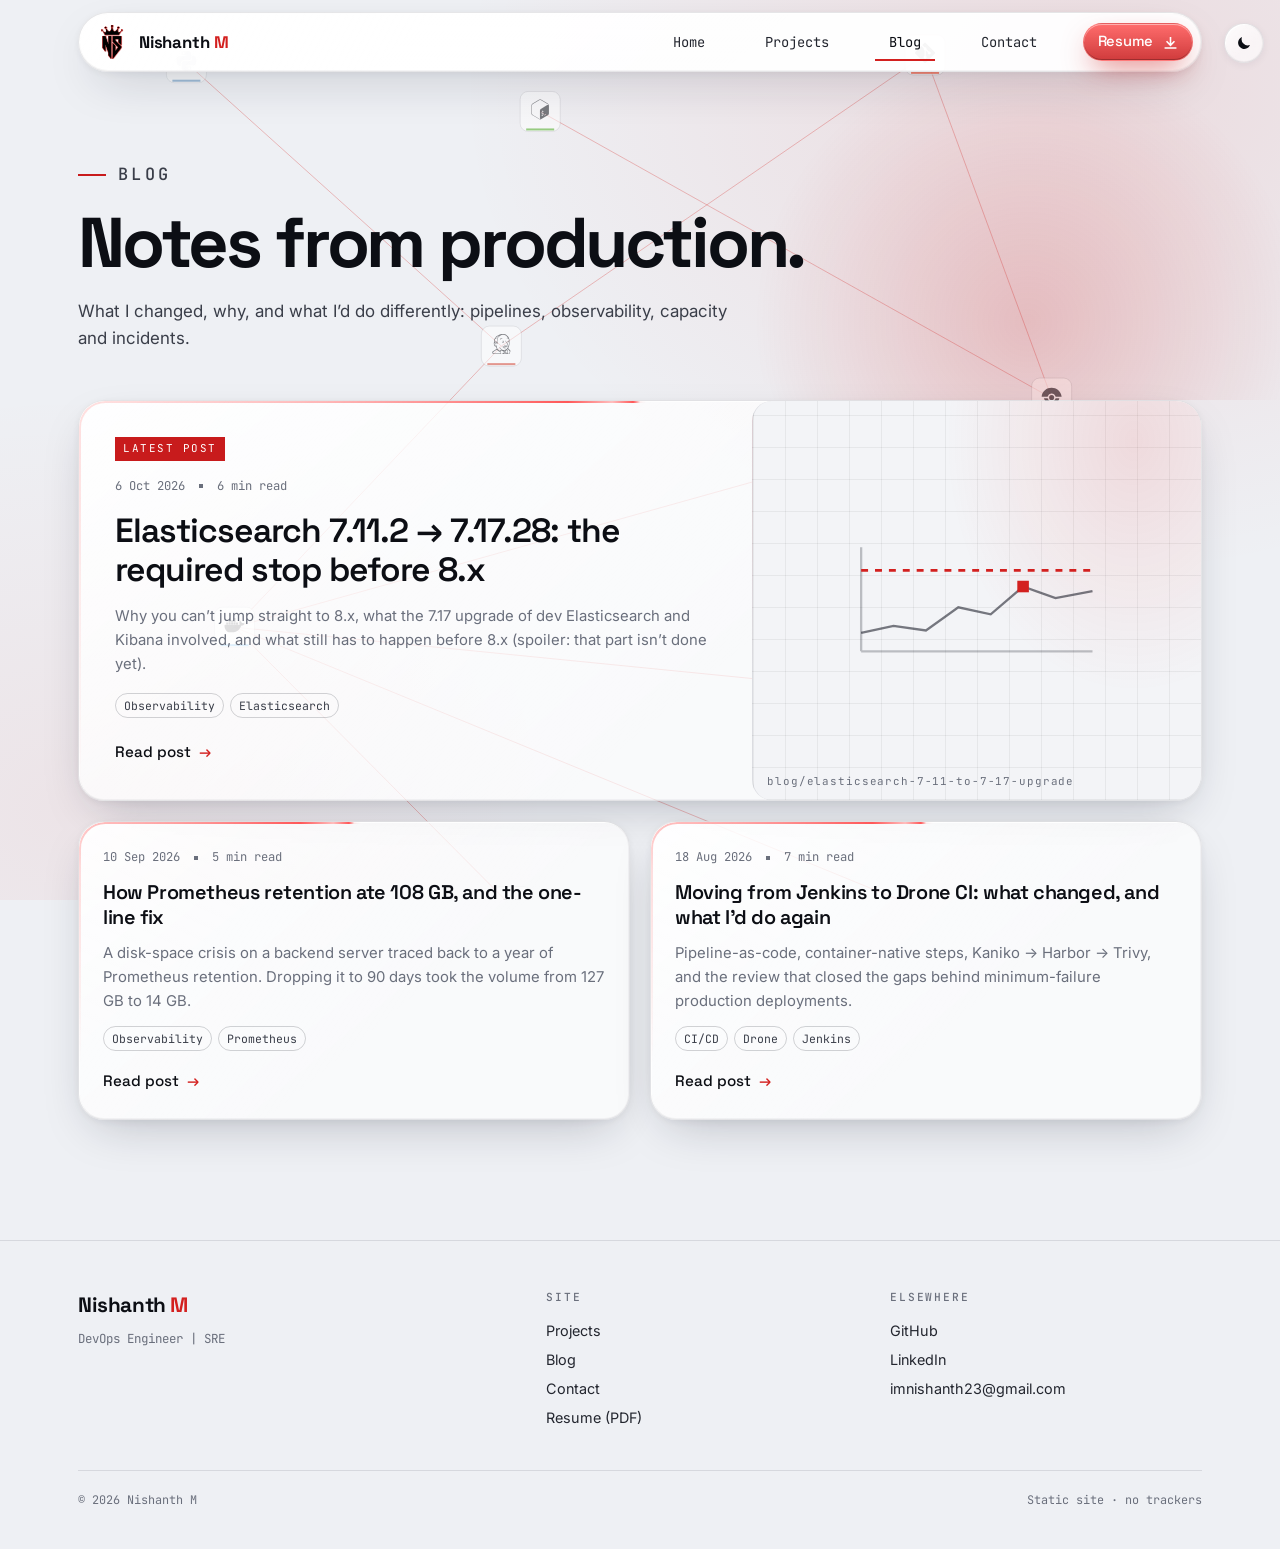
==== commit 95af58a4: "Opening loader, live terminal, GitHub + uptime data, case-study pages, SEO" ====
--- a/blog/index.html
+++ b/blog/index.html
@@ -14,8 +14,9 @@
 <meta property="og:title" content="Blog — Nishanth M">
 <meta property="og:description" content="Write-ups from production: CI/CD, observability, capacity and the lessons behind them, by Nishanth M.">
 <meta property="og:url" content="https://mnishanth23.github.io/blog/">
-<meta property="og:image" content="https://mnishanth23.github.io/logo.png">
-<meta name="twitter:card" content="summary">
+<link rel="canonical" href="https://mnishanth23.github.io/blog/">
+<meta property="og:image" content="https://mnishanth23.github.io/og.png">
+<meta name="twitter:card" content="summary_large_image">
 <link rel="icon" type="image/png" href="../favicon.png">
 <link rel="apple-touch-icon" href="../logo.png">
 <!-- Fonts: Space Grotesk (headings), Inter (body), JetBrains Mono (labels/code) -->
